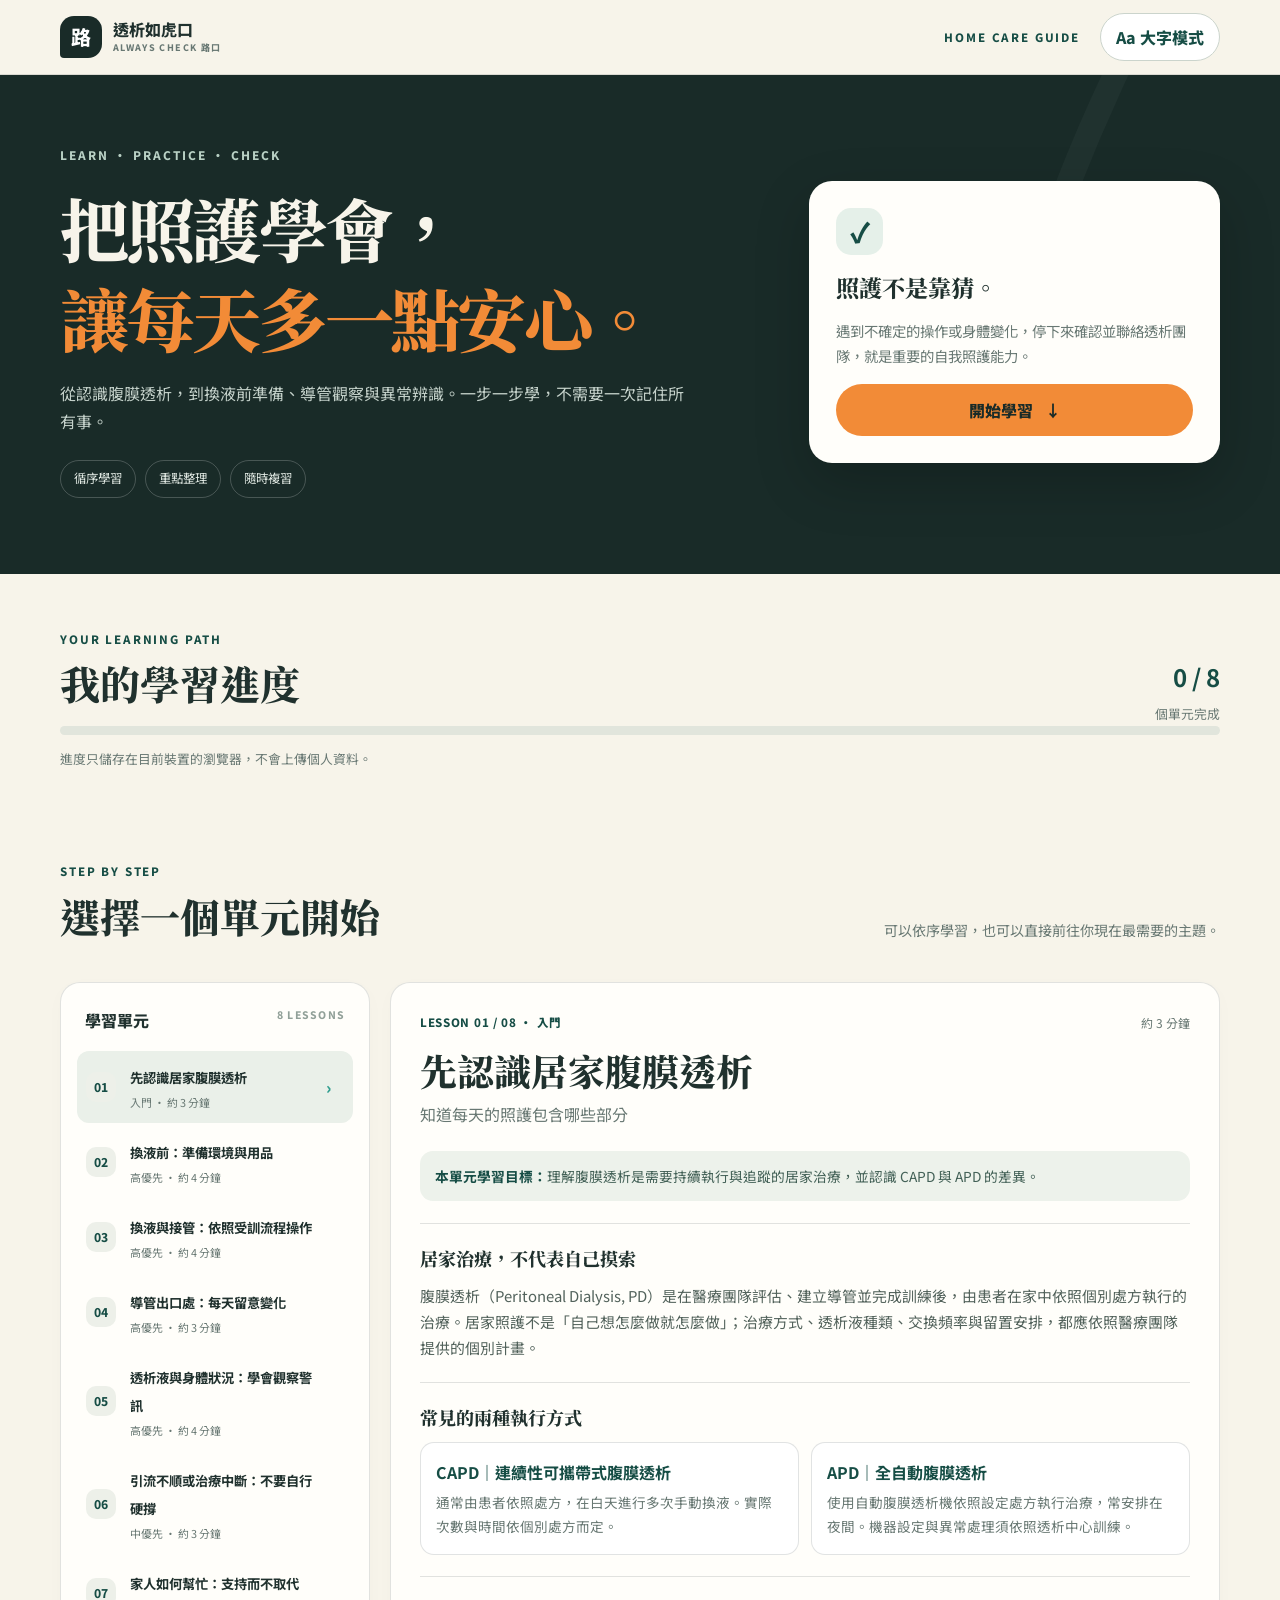
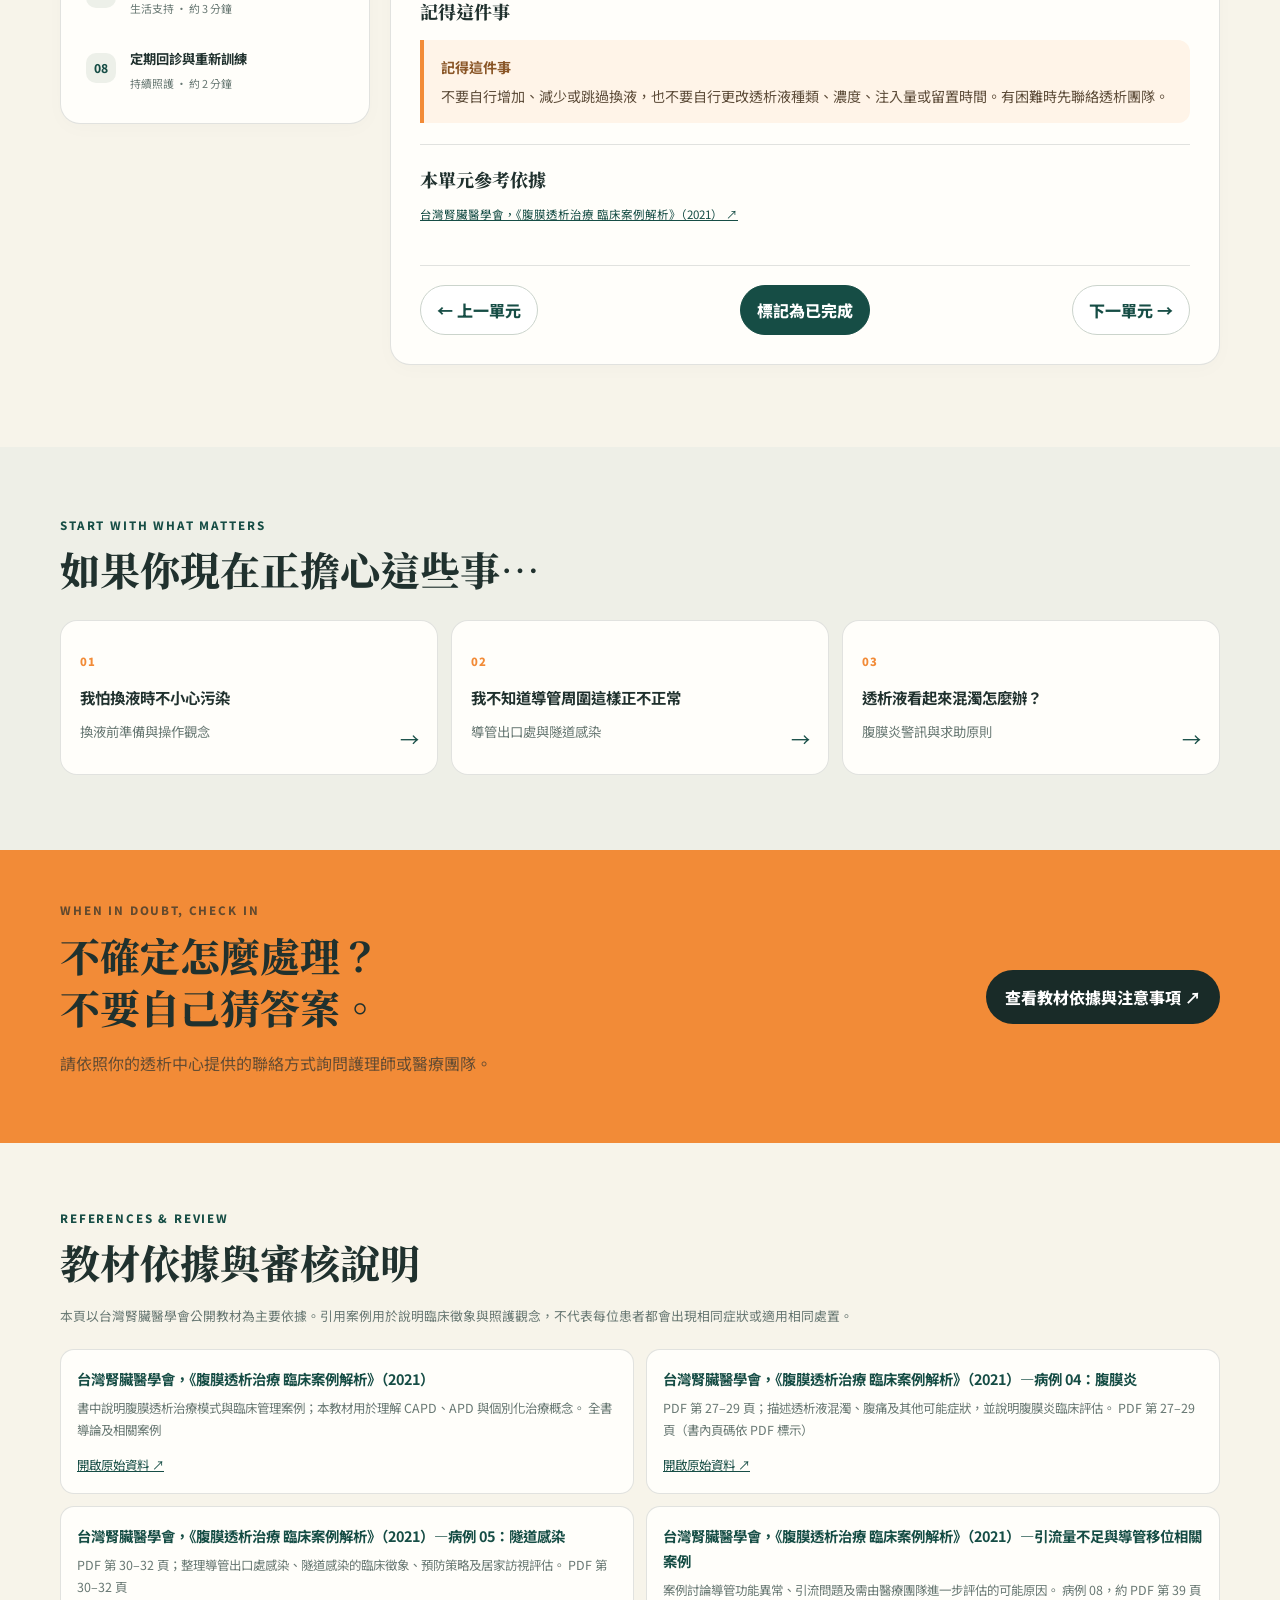
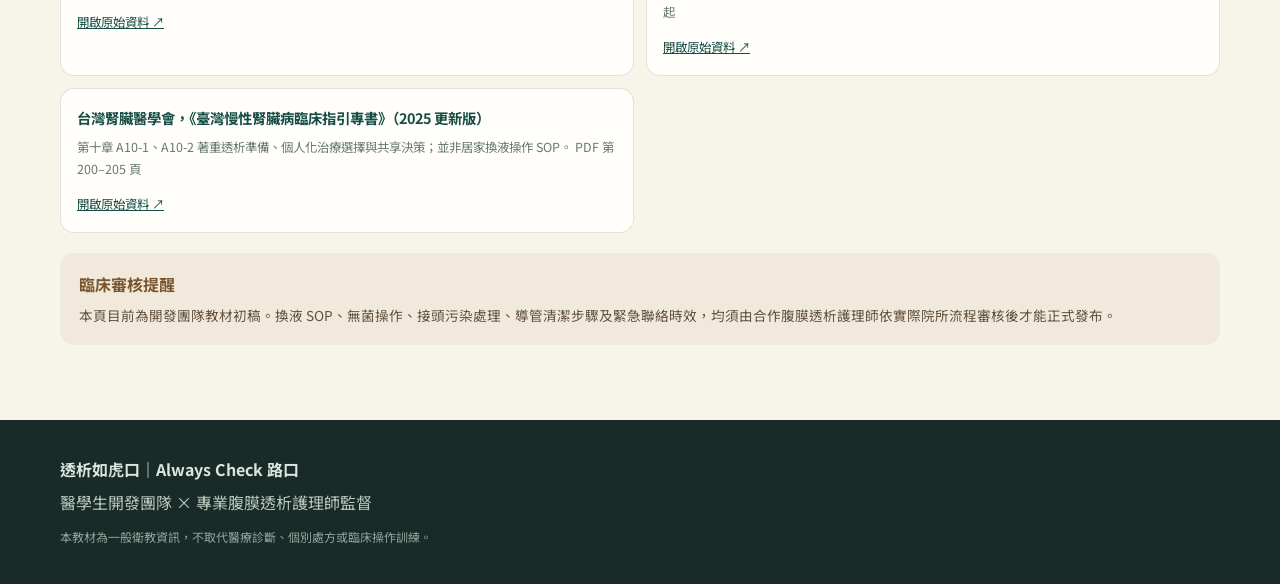
==== pages/care-guide.html @ cf501454 "Add files via upload" ====
<!doctype html>
<html lang="zh-Hant">
<head>
<meta charset="utf-8"><meta name="viewport" content="width=device-width,initial-scale=1">
<meta name="theme-color" content="#192b28">
<meta name="description" content="透析如虎口居家照護指南：認識腹膜透析、換液前準備、導管照護、警訊辨識與家屬支持。">
<title>居家照護指南｜透析如虎口 Always Check 路口</title>
<link rel="preconnect" href="https://fonts.googleapis.com"><link rel="preconnect" href="https://fonts.gstatic.com" crossorigin>
<link href="https://fonts.googleapis.com/css2?family=Noto+Sans+TC:wght@400;500;600;700;800&family=Noto+Serif+TC:wght@600;700;800&display=swap" rel="stylesheet">
<link rel="stylesheet" href="../assets/css/care-guide.css">
</head>
<body>
<header class="header"><div class="shell nav">
<a class="brand" href="#top"><span class="mark">路</span><span>透析如虎口<small>ALWAYS CHECK 路口</small></span></a>
<div class="nav-right"><span class="module-label">HOME CARE GUIDE</span><button id="largeText" class="large-toggle" aria-pressed="false">Aa 大字模式</button></div>
</div></header>
<main id="top">
<section class="hero"><div class="shell hero-grid"><div><div class="eyebrow">LEARN · PRACTICE · CHECK</div><h1>把照護學會，<br><em>讓每天多一點安心。</em></h1><p>從認識腹膜透析，到換液前準備、導管觀察與異常辨識。一步一步學，不需要一次記住所有事。</p><div class="hero-tags"><span>循序學習</span><span>重點整理</span><span>隨時複習</span></div></div>
<aside class="hero-aside"><div class="hero-icon">✓</div><strong>照護不是靠猜。</strong><p>遇到不確定的操作或身體變化，停下來確認並聯絡透析團隊，就是重要的自我照護能力。</p><a href="#learning" class="primary">開始學習 <span>↓</span></a></aside></div></section>
<section class="shell progress-area"><div class="progress-top"><div><div class="kicker">YOUR LEARNING PATH</div><h2>我的學習進度</h2></div><div class="progress-count"><b id="progressCount">0 / 8</b><span>個單元完成</span></div></div><div class="progress-track"><span id="progressBar"></span></div><p class="muted">進度只儲存在目前裝置的瀏覽器，不會上傳個人資料。</p></section>
<section class="shell learning" id="learning"><div class="learning-head"><div><div class="kicker">STEP BY STEP</div><h2>選擇一個單元開始</h2></div><p>可以依序學習，也可以直接前往你現在最需要的主題。</p></div>
<div class="layout"><aside class="lesson-nav" id="lessonNav"><div class="nav-title">學習單元 <span>8 LESSONS</span></div><div id="lessonList"></div></aside>
<article class="lesson-panel" id="lessonPanel"><div class="placeholder"><span>✦</span><h3>準備好開始了嗎？</h3><p>從左側選擇一個單元，或點選下方推薦主題。</p></div></article></div></section>
<section class="focus-section"><div class="shell"><div class="kicker">START WITH WHAT MATTERS</div><h2>如果你現在正擔心這些事…</h2><div class="focus-grid">
<button data-jump="lesson-02"><span>01</span><b>我怕換液時不小心污染</b><small>換液前準備與操作觀念</small><i>→</i></button>
<button data-jump="lesson-04"><span>02</span><b>我不知道導管周圍這樣正不正常</b><small>導管出口處與隧道感染</small><i>→</i></button>
<button data-jump="lesson-05"><span>03</span><b>透析液看起來混濁怎麼辦？</b><small>腹膜炎警訊與求助原則</small><i>→</i></button>
</div></div></section>
<section class="help-strip"><div class="shell help-content"><div><div class="kicker">WHEN IN DOUBT, CHECK IN</div><h2>不確定怎麼處理？<br>不要自己猜答案。</h2><p>請依照你的透析中心提供的聯絡方式詢問護理師或醫療團隊。</p></div><a href="#sources" class="secondary">查看教材依據與注意事項 ↗</a></div></section>
<section class="shell sources" id="sources"><div class="kicker">REFERENCES & REVIEW</div><h2>教材依據與審核說明</h2><p class="muted">本頁以台灣腎臟醫學會公開教材為主要依據。引用案例用於說明臨床徵象與照護觀念，不代表每位患者都會出現相同症狀或適用相同處置。</p><div id="sourceList" class="source-list"></div><div class="review-box"><b>臨床審核提醒</b><p>本頁目前為開發團隊教材初稿。換液 SOP、無菌操作、接頭污染處理、導管清潔步驟及緊急聯絡時效，均須由合作腹膜透析護理師依實際院所流程審核後才能正式發布。</p></div></section>
</main>
<footer class="footer"><div class="shell"><b>透析如虎口｜Always Check 路口</b><p>醫學生開發團隊 × 專業腹膜透析護理師監督</p><small>本教材為一般衛教資訊，不取代醫療診斷、個別處方或臨床操作訓練。</small></div></footer>
<script src="../assets/js/care-guide.js" defer></script>
</body></html>
---- assets/css/care-guide.css ----
:root{--forest:#192b28;--green:#164d45;--mint:#2f9e8f;--cream:#f7f4ea;--paper:#fffefa;--orange:#f28b37;--ink:#20312e;--muted:#687873;--line:rgba(25,43,40,.13);--shadow:0 16px 44px rgba(25,43,40,.08)}
*{box-sizing:border-box}html{font-size:16px;scroll-behavior:smooth;scroll-padding-top:90px}body{margin:0;background:var(--cream);color:var(--ink);font:1rem/1.75 "Noto Sans TC",sans-serif}button,a{font:inherit}button{cursor:pointer}a{color:inherit;text-decoration:none}.shell{width:min(1160px,calc(100% - 44px));margin:auto}.header{position:sticky;top:0;z-index:10;background:#f7f4eaf0;backdrop-filter:blur(15px);border-bottom:1px solid var(--line)}.nav{height:74px;display:flex;align-items:center;justify-content:space-between}.brand{display:flex;align-items:center;gap:11px;font-weight:800;line-height:1.2}.mark{width:42px;height:42px;display:grid;place-items:center;background:var(--forest);color:white;border-radius:14px 14px 14px 4px;font-size:20px}.brand small{display:block;color:var(--muted);font-size:9px;letter-spacing:.15em;margin-top:4px}.nav-right{display:flex;align-items:center;gap:20px}.module-label,.kicker{font-size:.72rem;letter-spacing:.16em;font-weight:800;color:var(--green)}.large-toggle{background:white;border:1px solid #cbd4cc;color:var(--green);border-radius:99px;padding:9px 15px;min-height:44px;font-weight:800}.large-toggle[aria-pressed=true]{background:var(--green);color:white}
html.large-text{font-size:20px}html.large-text body{line-height:1.85}html.large-text button{min-height:52px}html.large-text .lesson-body{font-size:1.05rem}
.hero{background:var(--forest);color:var(--cream);padding:70px 0 76px;position:relative;overflow:hidden}.hero:after{content:"✓";position:absolute;right:7%;top:-110px;font:800 30rem/1 "Noto Serif TC";color:#ffffff08}.hero-grid{display:grid;grid-template-columns:1.25fr .75fr;gap:65px;align-items:center;position:relative;z-index:1}.eyebrow{font-size:.74rem;letter-spacing:.17em;color:#b9d1c5;font-weight:800}.hero h1{font:800 clamp(2.6rem,5.4vw,4.5rem)/1.3 "Noto Serif TC";letter-spacing:-.04em;margin:17px 0}.hero h1 em{font-style:normal;color:var(--orange)}.hero p{max-width:630px;color:#c4d1ca}.hero-tags{display:flex;gap:9px;flex-wrap:wrap;margin-top:25px}.hero-tags span{border:1px solid #ffffff35;border-radius:99px;padding:7px 13px;font-size:.78rem;color:#e1e9e3}.hero-aside{background:var(--paper);color:var(--ink);border-radius:23px;padding:27px;box-shadow:0 20px 55px #0003}.hero-icon{width:47px;height:47px;border-radius:15px;background:#e5f0e9;color:var(--green);display:grid;place-items:center;font-size:1.7rem;font-weight:900}.hero-aside strong{display:block;font:800 1.45rem "Noto Serif TC";margin-top:15px}.hero-aside p{color:var(--muted);font-size:.9rem}.primary{display:flex;align-items:center;justify-content:center;gap:12px;background:var(--orange);color:var(--forest);padding:12px 18px;border-radius:99px;font-weight:800;min-height:48px;margin-top:15px}.progress-area{padding:55px 0 42px}.progress-top{display:flex;justify-content:space-between;align-items:end}.progress-area h2,.learning h2,.focus-section h2,.sources h2{font:800 clamp(1.8rem,3.5vw,2.5rem)/1.3 "Noto Serif TC";margin:8px 0 17px}.progress-count{text-align:right}.progress-count b{display:block;font-size:1.5rem;color:var(--green)}.progress-count span,.muted{font-size:.8rem;color:var(--muted)}.progress-track{height:9px;background:#e1e5dc;border-radius:99px;overflow:hidden}.progress-track span{display:block;width:0;height:100%;background:var(--mint);border-radius:99px;transition:width .3s}.learning{padding:36px 0 82px}.learning-head{display:flex;justify-content:space-between;align-items:end;gap:25px;margin-bottom:23px}.learning-head p{max-width:400px;color:var(--muted);font-size:.88rem;margin:0 0 16px}.layout{display:grid;grid-template-columns:310px 1fr;gap:20px;align-items:start}.lesson-nav,.lesson-panel{background:var(--paper);border:1px solid var(--line);border-radius:20px;box-shadow:0 5px 20px #192b2805}.lesson-nav{padding:16px;position:sticky;top:94px}.nav-title{font-weight:800;padding:7px 8px 14px;display:flex;justify-content:space-between}.nav-title span{font-size:.65rem;letter-spacing:.12em;color:#91a098}.lesson-link{display:grid;grid-template-columns:35px 1fr 18px;gap:9px;align-items:center;text-align:left;width:100%;border:0;background:transparent;border-radius:12px;padding:11px 9px;color:var(--ink);margin:3px 0}.lesson-link:hover,.lesson-link.active{background:#eaf0e9}.lesson-link .num{width:30px;height:30px;border-radius:10px;background:#edf0e9;display:grid;place-items:center;font-size:.75rem;font-weight:800;color:var(--green)}.lesson-link.done .num{background:var(--green);color:white}.lesson-link b{font-size:.83rem;line-height:1.35}.lesson-link small{display:block;color:var(--muted);font-size:.68rem;margin-top:3px}.lesson-link .tick{color:var(--mint);font-weight:900}.lesson-panel{padding:29px;min-height:550px}.placeholder{text-align:center;padding:100px 20px}.placeholder span{font-size:2rem;color:var(--orange)}.placeholder h3{font:800 1.4rem "Noto Serif TC"}.placeholder p{color:var(--muted)}.lesson-top{display:flex;justify-content:space-between;gap:15px;align-items:center}.lesson-meta{font-size:.72rem;color:var(--green);font-weight:800;letter-spacing:.06em}.lesson-duration{font-size:.75rem;color:var(--muted)}.lesson-panel h2{font:800 clamp(1.65rem,3vw,2.3rem)/1.35 "Noto Serif TC";margin:13px 0 5px}.lesson-subtitle{color:var(--muted);margin:0 0 23px}.objective{background:#edf2eb;border-radius:13px;padding:13px 15px;font-size:.86rem;color:#426056;margin-bottom:22px}.objective b{color:var(--green)}.lesson-section{border-top:1px solid var(--line);padding:21px 0}.lesson-section h3{font:800 1.13rem "Noto Serif TC";margin:0 0 12px}.lesson-body{font-size:.93rem;color:#52625b}.content-cards{display:grid;grid-template-columns:repeat(2,1fr);gap:12px}.content-card{border:1px solid var(--line);background:#fff;border-radius:14px;padding:15px}.content-card b{display:block;color:var(--green);margin-bottom:5px}.content-card p{font-size:.85rem;color:var(--muted);margin:0}.check-list{list-style:none;padding:0;margin:0}.check-list li{padding:10px 12px;border-bottom:1px solid #edf0e9;font-size:.88rem;display:flex;gap:10px;align-items:flex-start}.check-list li:before{content:"□";font-size:1.1rem;color:var(--mint);font-weight:800}.step-list{display:grid;gap:10px}.step{display:grid;grid-template-columns:36px 1fr;gap:12px;background:#f5f5ef;border-radius:13px;padding:13px}.step span{width:32px;height:32px;border-radius:50%;background:var(--green);color:white;display:grid;place-items:center;font-weight:800}.step b{display:block;color:var(--green)}.step p{margin:3px 0 0;font-size:.85rem;color:var(--muted)}.callout{background:#fff4e8;border-left:4px solid var(--orange);padding:15px 17px;border-radius:0 12px 12px 0;margin-top:16px;color:#5d4c39;font-size:.88rem}.callout b{display:block;color:#8a5627;margin-bottom:4px}.source-tags{display:flex;gap:8px;flex-wrap:wrap;margin-top:10px}.source-tags a{font-size:.72rem;color:var(--green);text-decoration:underline}.lesson-actions{display:flex;justify-content:space-between;gap:10px;border-top:1px solid var(--line);padding-top:19px;margin-top:20px}.lesson-actions button{border:1px solid #cbd4cc;background:white;color:var(--green);border-radius:99px;padding:10px 16px;font-weight:800}.lesson-actions .complete{background:var(--green);color:white;border-color:var(--green)}.focus-section{background:#eeefe7;padding:68px 0 75px}.focus-grid{display:grid;grid-template-columns:repeat(3,1fr);gap:13px;margin-top:25px}.focus-grid button{position:relative;text-align:left;border:1px solid var(--line);border-radius:17px;background:var(--paper);padding:19px;min-height:155px;color:var(--ink)}.focus-grid button>span{display:block;font-size:.7rem;color:var(--orange);font-weight:900;letter-spacing:.1em}.focus-grid b{display:block;margin:13px 25px 5px 0;font-size:.96rem}.focus-grid small{color:var(--muted)}.focus-grid i{position:absolute;right:18px;bottom:18px;color:var(--green);font-style:normal;font-size:1.2rem}.help-strip{background:var(--orange);padding:50px 0}.help-content{display:flex;align-items:center;justify-content:space-between;gap:30px}.help-content h2{font:800 clamp(1.8rem,3.3vw,2.5rem)/1.3 "Noto Serif TC";margin:8px 0}.help-content p{color:#654c32}.help-content .kicker{color:#62492e}.secondary{display:inline-flex;background:var(--forest);color:white;padding:13px 19px;border-radius:99px;font-weight:800;white-space:nowrap}.sources{padding:65px 0 75px}.sources>p{max-width:850px}.source-list{display:grid;grid-template-columns:1fr 1fr;gap:12px;margin-top:22px}.source-item{background:var(--paper);border:1px solid var(--line);border-radius:14px;padding:16px}.source-item b{display:block;font-size:.9rem;color:var(--green)}.source-item p{font-size:.78rem;color:var(--muted);margin:7px 0}.source-item a{font-size:.78rem;text-decoration:underline;color:var(--green)}.review-box{margin-top:20px;background:#f1e9dc;border-radius:14px;padding:17px 19px;color:#62513d}.review-box b{color:#79562d}.review-box p{font-size:.85rem;margin:6px 0 0}.footer{background:var(--forest);color:#dbe5dd;padding:35px 0}.footer p{color:#b9c9c0;margin:5px 0}.footer small{color:#91a59b;font-size:.75rem}
@media(max-width:850px){.hero-grid{gap:30px}.layout{grid-template-columns:260px 1fr}.lesson-nav{top:85px}.lesson-panel{padding:22px}.module-label{display:none}}
@media(max-width:650px){.shell{width:calc(100% - 34px)}.nav{height:65px}.nav-right{gap:8px}.large-toggle{font-size:.78rem;padding:7px 10px;min-height:40px}.hero{padding:50px 0}.hero-grid{grid-template-columns:1fr;gap:24px}.hero h1{font-size:clamp(2.4rem,11vw,3.5rem)}.hero:after{font-size:18rem;right:-10%;top:0}.progress-area{padding:42px 0 30px}.learning{padding:28px 0 55px}.learning-head{display:block}.learning-head p{margin-top:8px}.layout{grid-template-columns:1fr}.lesson-nav{position:static;overflow:hidden}.lesson-nav #lessonList{display:flex;overflow:auto;gap:6px;padding-bottom:5px}.lesson-link{min-width:190px;grid-template-columns:30px 1fr 15px}.lesson-panel{min-height:0;padding:19px}.placeholder{padding:55px 15px}.content-cards,.focus-grid,.source-list{grid-template-columns:1fr}.lesson-actions{flex-wrap:wrap}.lesson-actions button{flex:1}.help-content{display:block}.secondary{margin-top:12px;white-space:normal}.focus-section{padding:50px 0}.sources{padding:48px 0}.progress-count b{font-size:1.2rem}}
@media(prefers-reduced-motion:reduce){*{scroll-behavior:auto!important;transition:none!important}}
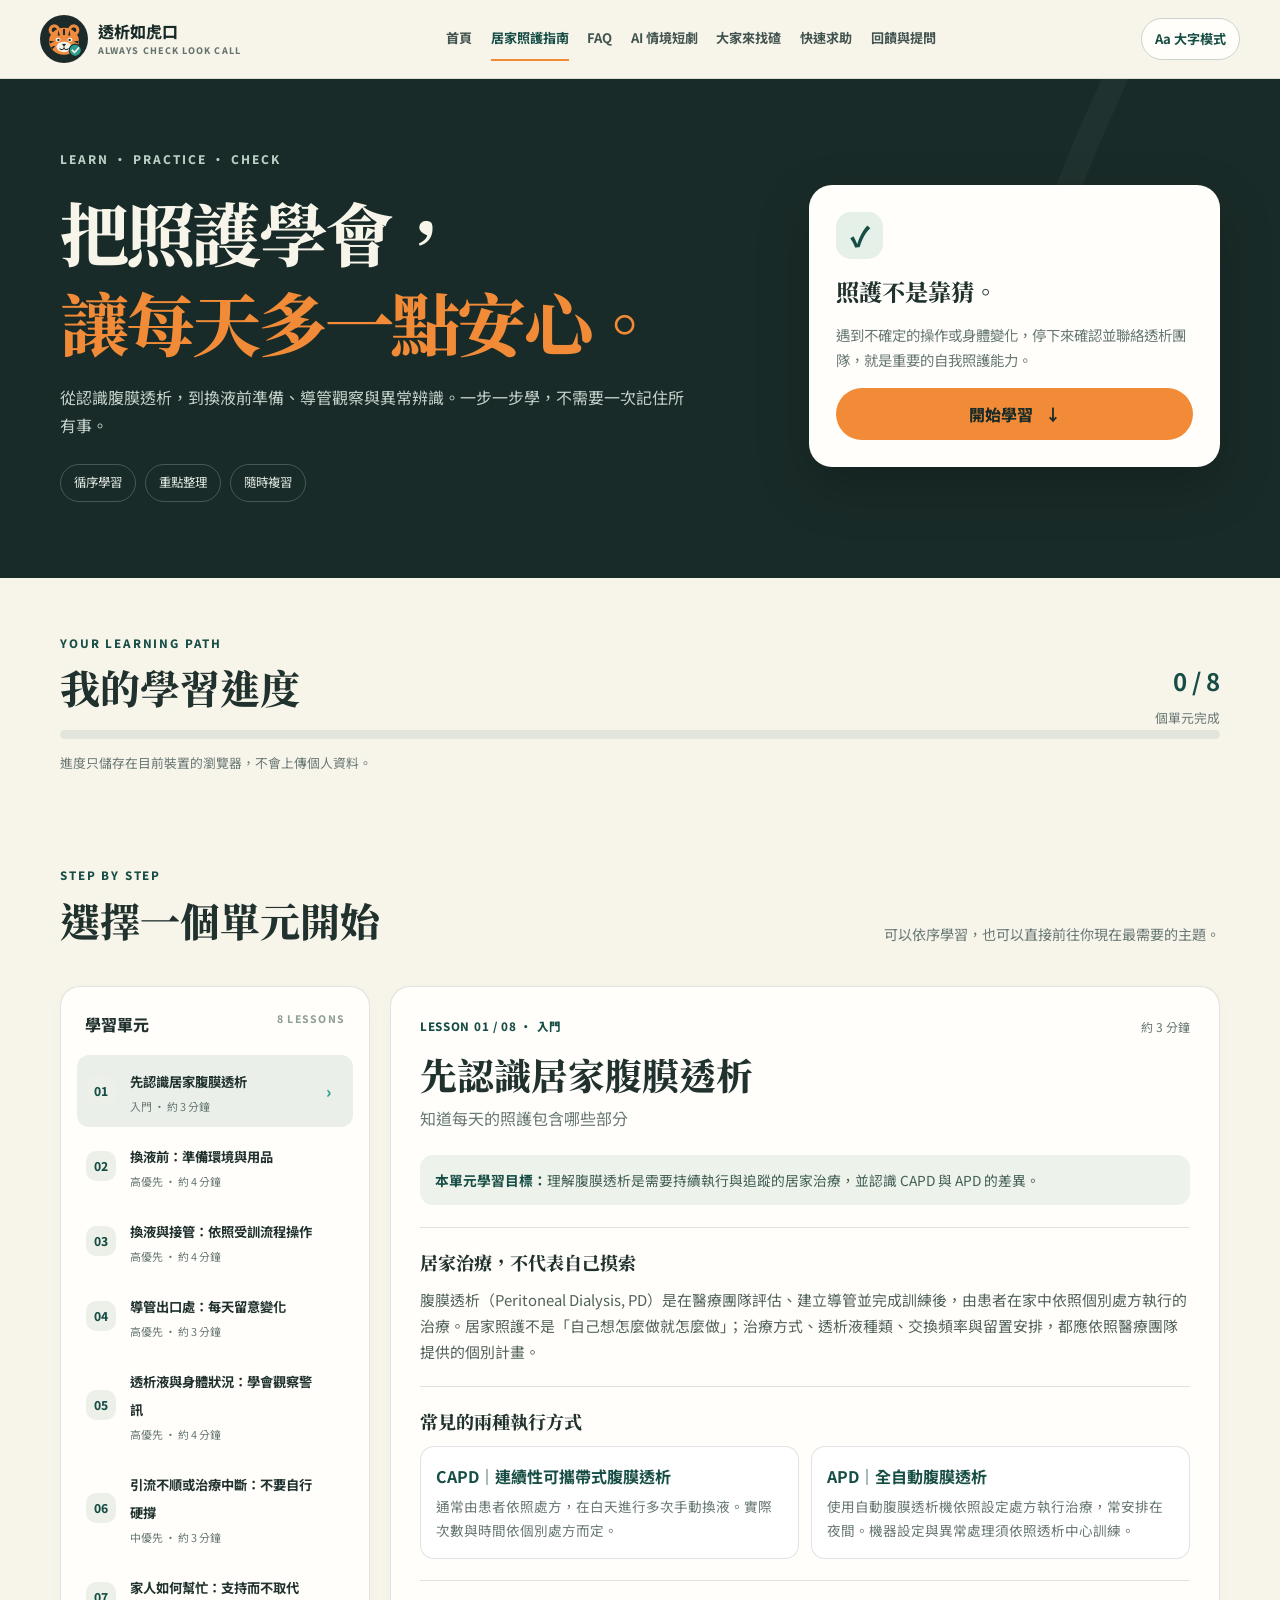
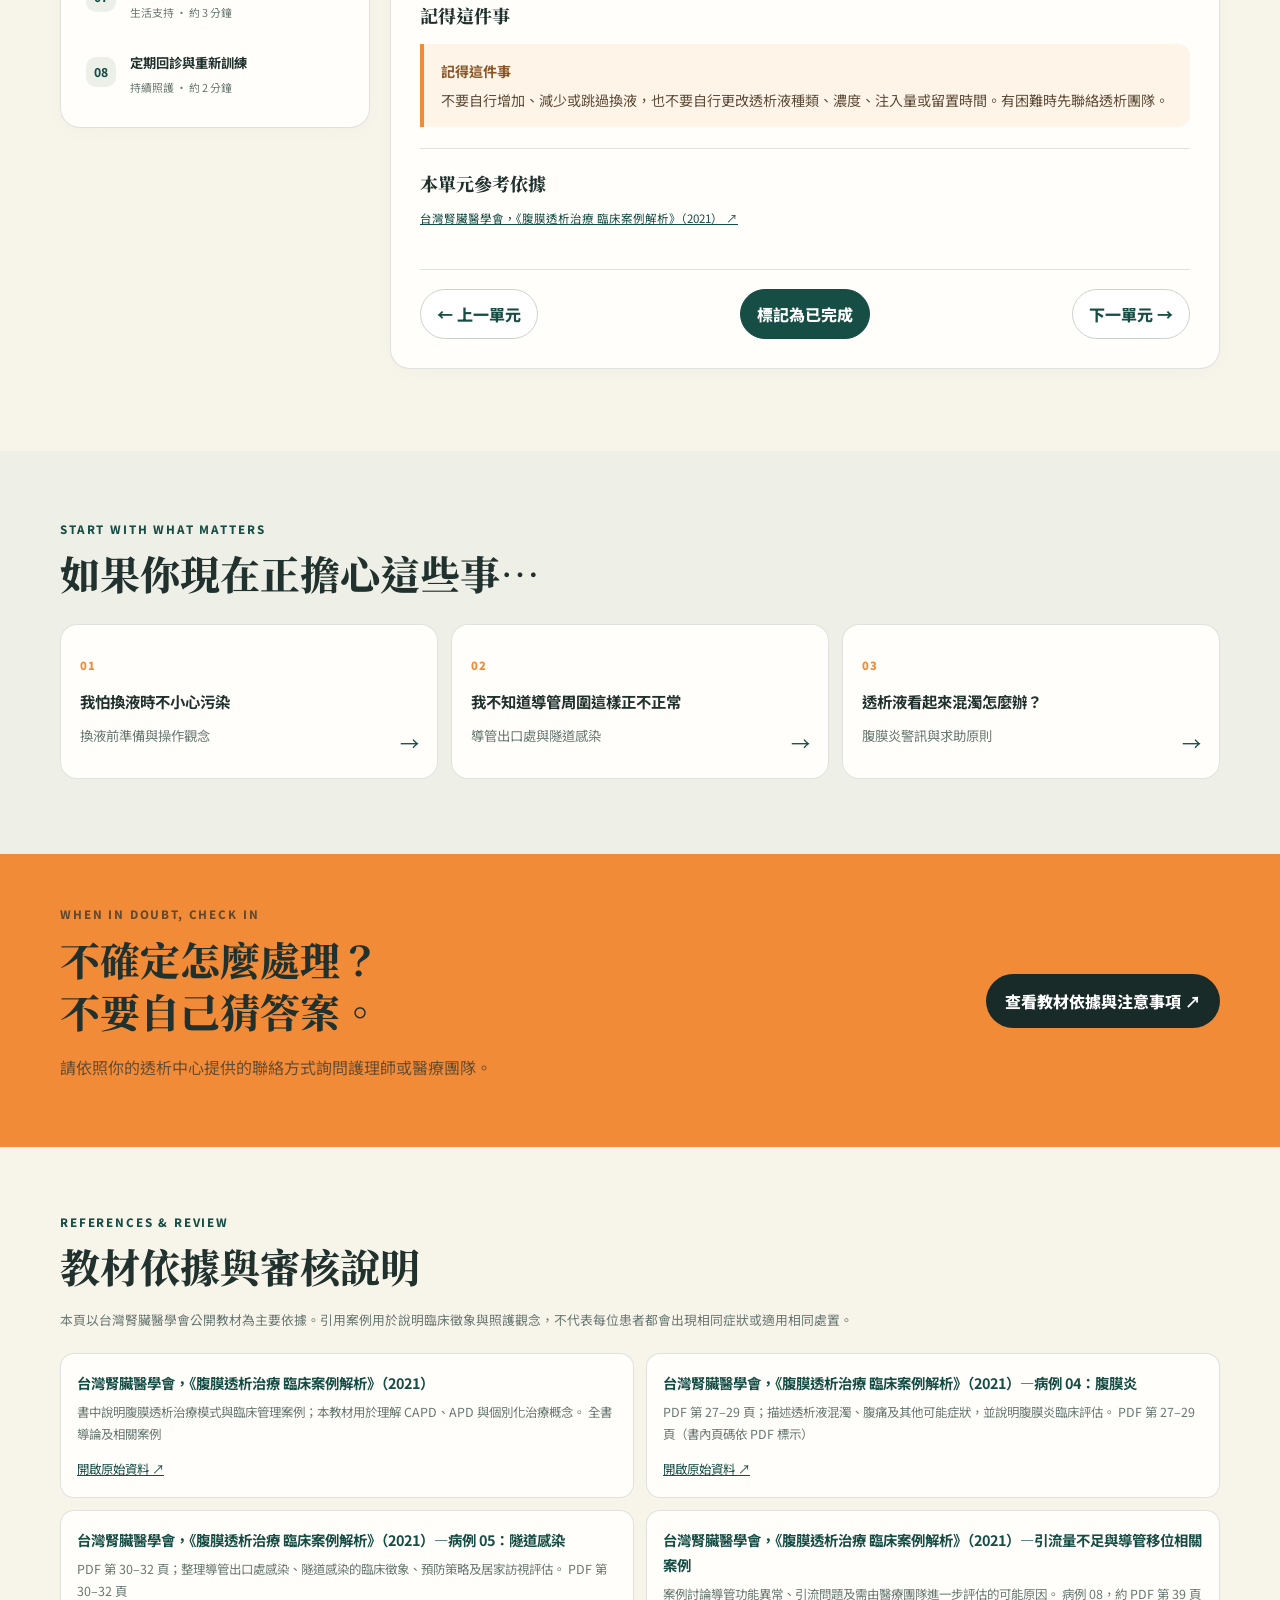
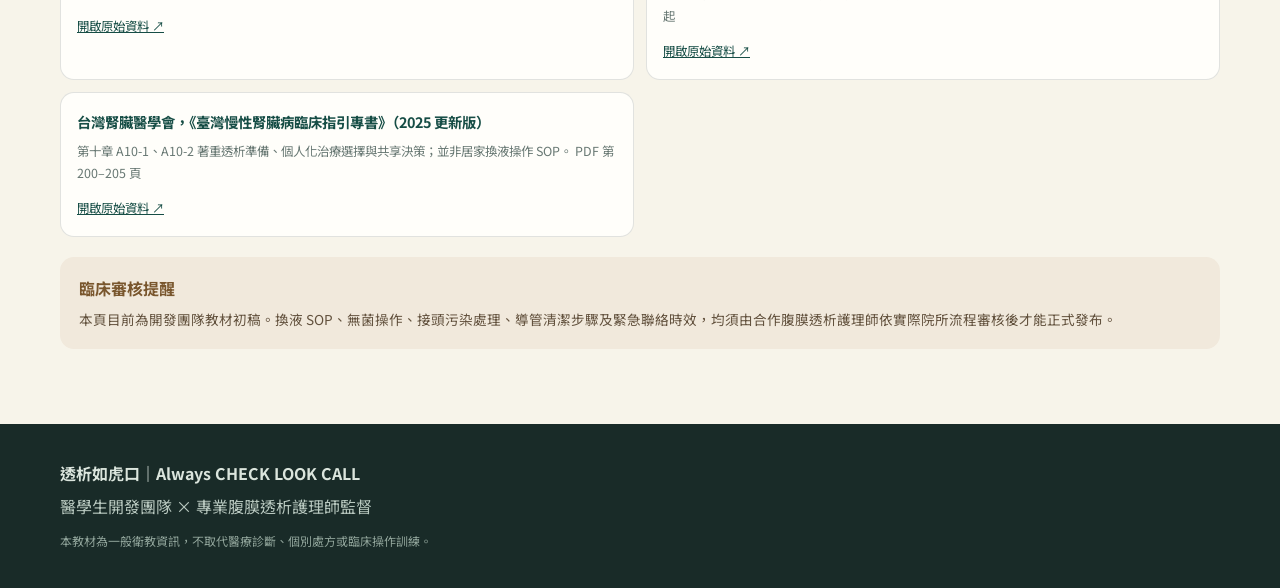
==== commit bd3acd0a: "Add files via upload" ====
--- a/pages/care-guide.html
+++ b/pages/care-guide.html
@@ -4,16 +4,14 @@
 <meta charset="utf-8"><meta name="viewport" content="width=device-width,initial-scale=1">
 <meta name="theme-color" content="#192b28">
 <meta name="description" content="透析如虎口居家照護指南：認識腹膜透析、換液前準備、導管照護、警訊辨識與家屬支持。">
-<title>居家照護指南｜透析如虎口 Always Check 路口</title>
+<title>居家照護指南｜透析如虎口 Always CHECK LOOK CALL</title>
 <link rel="preconnect" href="https://fonts.googleapis.com"><link rel="preconnect" href="https://fonts.gstatic.com" crossorigin>
 <link href="https://fonts.googleapis.com/css2?family=Noto+Sans+TC:wght@400;500;600;700;800&family=Noto+Serif+TC:wght@600;700;800&display=swap" rel="stylesheet">
 <link rel="stylesheet" href="../assets/css/care-guide.css">
+<link rel="stylesheet" href="../assets/css/global-nav.css">
 </head>
 <body>
-<header class="header"><div class="shell nav">
-<a class="brand" href="#top"><span class="mark">路</span><span>透析如虎口<small>ALWAYS CHECK 路口</small></span></a>
-<div class="nav-right"><span class="module-label">HOME CARE GUIDE</span><button id="largeText" class="large-toggle" aria-pressed="false">Aa 大字模式</button></div>
-</div></header>
+<header class="global-header"><div class="global-nav"><a class="global-brand" href="../index.html" aria-label="透析如虎口首頁"><img src="../assets/images/tiger-check-logo.png" alt="Always CHECK LOOK CALL 老虎 Logo"><span>透析如虎口<small>ALWAYS CHECK LOOK CALL</small></span></a><nav class="global-links" aria-label="主要功能導覽"><a href="../index.html">首頁</a><a href="care-guide.html" aria-current="page">居家照護指南</a><a href="faq.html">FAQ</a><a href="drama.html">AI 情境短劇</a><a href="quiz.html">大家來找碴</a><a href="../index.html#help">快速求助</a><a href="feedback.html">回饋與提問</a></nav><div class="global-actions"><button class="global-large" id="globalLargeText" type="button" aria-pressed="false">Aa 大字模式</button><button class="global-menu" type="button" aria-label="開啟導覽選單" aria-expanded="false">☰</button></div></div></header>
 <main id="top">
 <section class="hero"><div class="shell hero-grid"><div><div class="eyebrow">LEARN · PRACTICE · CHECK</div><h1>把照護學會，<br><em>讓每天多一點安心。</em></h1><p>從認識腹膜透析，到換液前準備、導管觀察與異常辨識。一步一步學，不需要一次記住所有事。</p><div class="hero-tags"><span>循序學習</span><span>重點整理</span><span>隨時複習</span></div></div>
 <aside class="hero-aside"><div class="hero-icon">✓</div><strong>照護不是靠猜。</strong><p>遇到不確定的操作或身體變化，停下來確認並聯絡透析團隊，就是重要的自我照護能力。</p><a href="#learning" class="primary">開始學習 <span>↓</span></a></aside></div></section>
@@ -29,6 +27,6 @@
 <section class="help-strip"><div class="shell help-content"><div><div class="kicker">WHEN IN DOUBT, CHECK IN</div><h2>不確定怎麼處理？<br>不要自己猜答案。</h2><p>請依照你的透析中心提供的聯絡方式詢問護理師或醫療團隊。</p></div><a href="#sources" class="secondary">查看教材依據與注意事項 ↗</a></div></section>
 <section class="shell sources" id="sources"><div class="kicker">REFERENCES & REVIEW</div><h2>教材依據與審核說明</h2><p class="muted">本頁以台灣腎臟醫學會公開教材為主要依據。引用案例用於說明臨床徵象與照護觀念，不代表每位患者都會出現相同症狀或適用相同處置。</p><div id="sourceList" class="source-list"></div><div class="review-box"><b>臨床審核提醒</b><p>本頁目前為開發團隊教材初稿。換液 SOP、無菌操作、接頭污染處理、導管清潔步驟及緊急聯絡時效，均須由合作腹膜透析護理師依實際院所流程審核後才能正式發布。</p></div></section>
 </main>
-<footer class="footer"><div class="shell"><b>透析如虎口｜Always Check 路口</b><p>醫學生開發團隊 × 專業腹膜透析護理師監督</p><small>本教材為一般衛教資訊，不取代醫療診斷、個別處方或臨床操作訓練。</small></div></footer>
-<script src="../assets/js/care-guide.js" defer></script>
+<footer class="footer"><div class="shell"><b>透析如虎口｜Always CHECK LOOK CALL</b><p>醫學生開發團隊 × 專業腹膜透析護理師監督</p><small>本教材為一般衛教資訊，不取代醫療診斷、個別處方或臨床操作訓練。</small></div></footer>
+<script src="../assets/js/global-nav.js" defer></script><script src="../assets/js/care-guide.js" defer></script>
 </body></html>
--- a/assets/css/global-nav.css
+++ b/assets/css/global-nav.css
@@ -0,0 +1,13 @@
+/* Shared navigation for every Always CHECK LOOK CALL page */
+.global-header{position:sticky;top:0;z-index:100;background:rgba(247,244,234,.96);backdrop-filter:blur(16px);border-bottom:1px solid rgba(25,43,40,.12)}
+.global-header *{box-sizing:border-box}.global-nav{width:min(1200px,calc(100% - 40px));min-height:78px;margin:auto;display:flex;align-items:center;gap:22px;justify-content:space-between}
+.global-brand{display:flex;align-items:center;gap:10px;min-width:190px;color:#192b28;text-decoration:none;font-weight:800;line-height:1.15}
+.global-brand img{width:48px;height:48px;object-fit:contain;border-radius:50%;flex:none}.global-brand small{display:block;font-size:9px;letter-spacing:.12em;color:#65746e;margin-top:5px}
+.global-links{display:flex;align-items:center;justify-content:center;gap:clamp(10px,1.45vw,22px);flex:1}
+.global-links a{color:#42544f;text-decoration:none;font-size:.82rem;font-weight:700;white-space:nowrap;padding:10px 0;border-bottom:2px solid transparent}
+.global-links a:hover,.global-links a[aria-current=page]{color:#164d45;border-color:#f28b37}
+.global-actions{display:flex;align-items:center;gap:9px}.global-large{border:1px solid #cbd4cc;background:#fffefa;color:#164d45;border-radius:99px;padding:9px 13px;min-height:42px;font:inherit;font-weight:700;font-size:.82rem;white-space:nowrap;cursor:pointer}
+.global-menu{display:none;border:1px solid #cbd4cc;background:#fffefa;color:#192b28;border-radius:12px;min-width:44px;min-height:44px;font-size:22px;cursor:pointer}
+@media(max-width:980px){.global-nav{gap:12px}.global-brand{min-width:165px}.global-brand img{width:42px;height:42px}.global-links{gap:10px}.global-links a{font-size:.75rem}}
+@media(max-width:760px){.global-nav{width:calc(100% - 30px);min-height:68px;flex-wrap:wrap;gap:8px}.global-brand img{width:40px;height:40px}.global-brand{min-width:0;font-size:.92rem}.global-brand small{font-size:8px}.global-menu{display:block}.global-links{display:none;order:3;flex-basis:100%;width:100%;padding:7px 0 14px;align-items:stretch;flex-direction:column;gap:0}.global-links.open{display:flex}.global-links a{padding:11px 8px;border-bottom:1px solid rgba(25,43,40,.09);font-size:.9rem}.global-actions{margin-left:auto}.global-large{font-size:.75rem;padding:7px 10px;min-height:40px}}
+html.large-text .global-links a,html.large-text .global-large{font-size:1rem}.global-header button:focus-visible,.global-header a:focus-visible{outline:3px solid #f28b37;outline-offset:3px}
